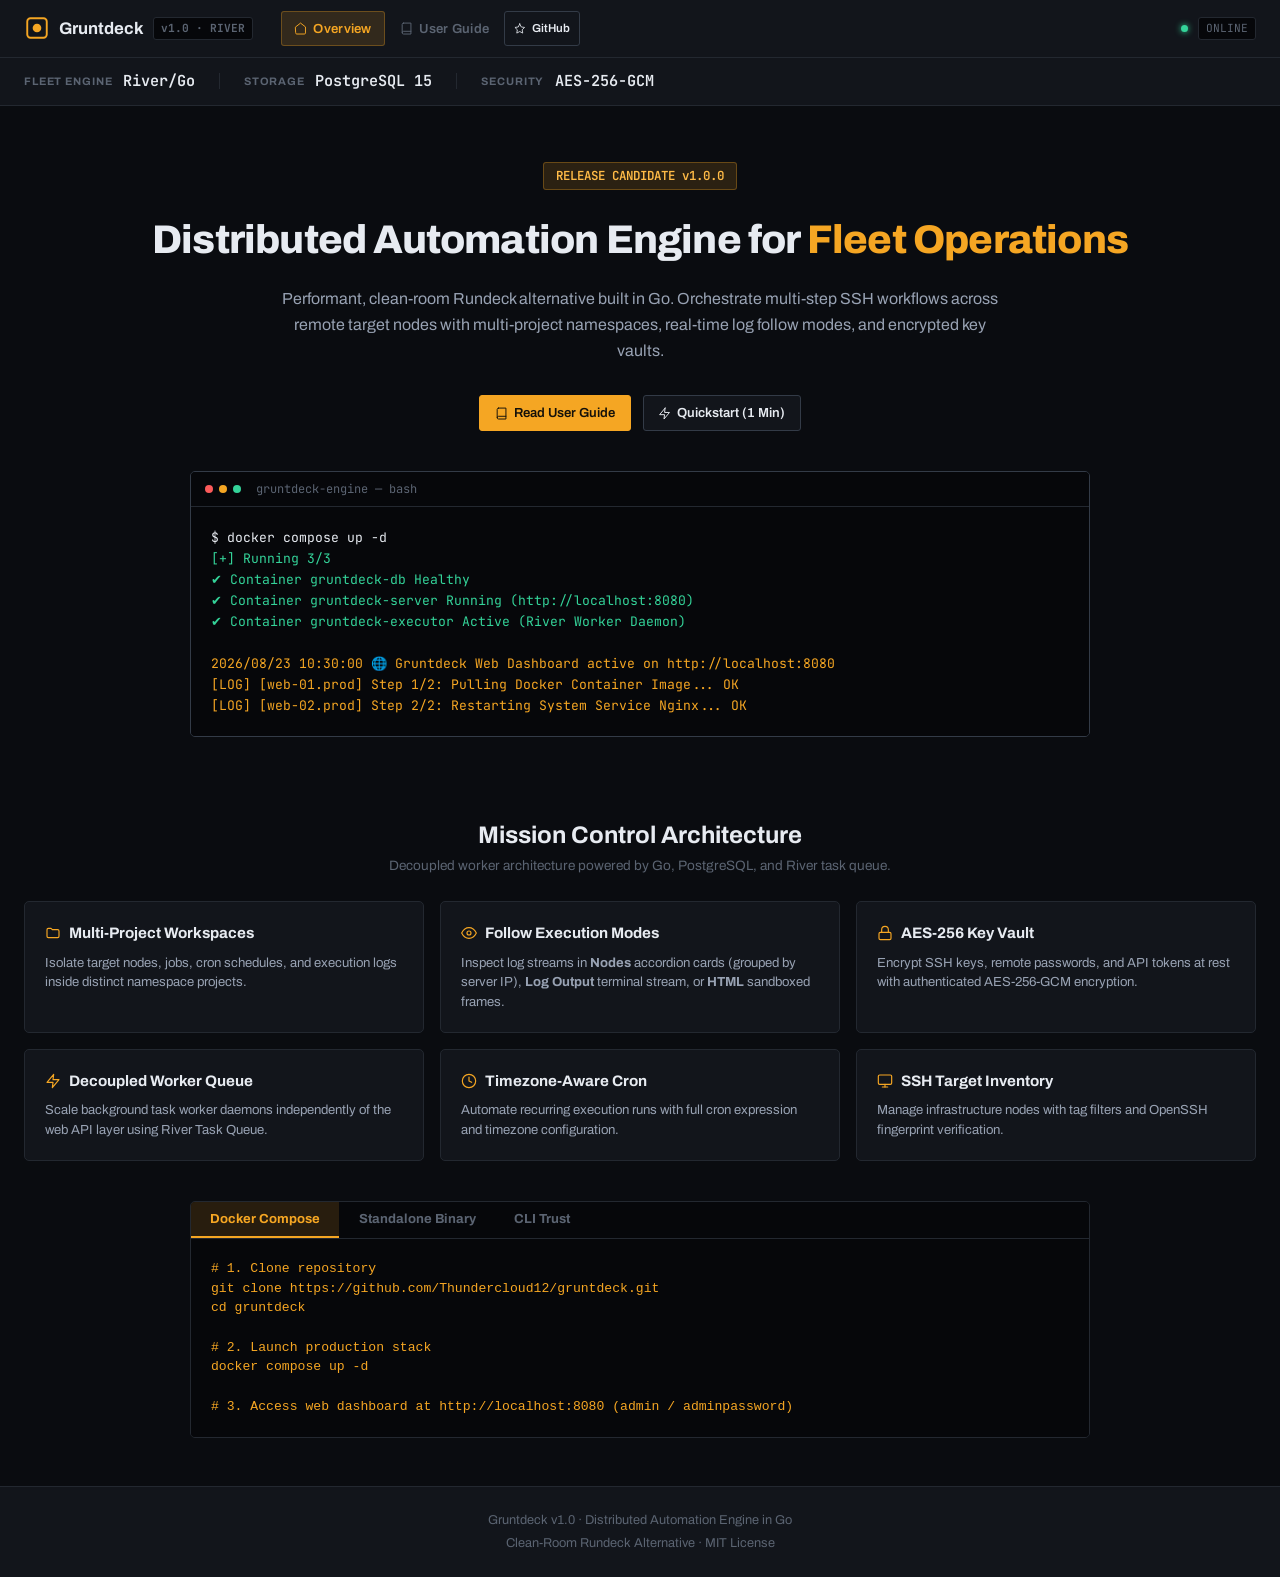
==== docs/index.html @ 45eca5b5 "docs: add project documentation, landing page, and styling assets" ====
<!DOCTYPE html>
<html lang="en">
<head>
  <meta charset="UTF-8">
  <meta name="viewport" content="width=device-width, initial-scale=1.0">
  <title>Gruntdeck — Distributed Automation Engine</title>
  <meta name="description" content="Clean-room Rundeck alternative built in Go. Multi-tenant workspaces, real-time node log streaming, AES-256 key vault, and River queue orchestration.">
  <link rel="stylesheet" href="style.css">
  <link rel="preconnect" href="https://fonts.googleapis.com">
  <link rel="preconnect" href="https://fonts.gstatic.com" crossorigin>
  <link href="https://fonts.googleapis.com/css2?family=JetBrains+Mono:wght@400;500;600;700&family=Archivo:wght@400;500;600;700;800&display=swap" rel="stylesheet">
</head>
<body>

  <!-- App Header - Mission Control Wall -->
  <header class="app-header">
    <a href="index.html" class="logo-container">
      <svg class="icon logo-mark" viewBox="0 0 24 24"><rect x="3" y="3" width="18" height="18" rx="3"/><circle cx="12" cy="12" r="4" fill="currentColor" stroke="none"/></svg>
      <span>Gruntdeck</span>
      <span class="version-badge">v1.0 · RIVER</span>
    </a>

    <nav class="nav-tabs">
      <a href="index.html" class="nav-tab active">
        <svg class="icon" viewBox="0 0 24 24"><path d="M3 9l9-7 9 7v11a2 2 0 0 1-2 2H5a2 2 0 0 1-2-2z"/></svg>
        Overview
      </a>
      <a href="guide.html" class="nav-tab">
        <svg class="icon" viewBox="0 0 24 24"><path d="M4 19.5A2.5 2.5 0 0 1 6.5 17H20"/><path d="M6.5 2H20v20H6.5A2.5 2.5 0 0 1 4 19.5v-15A2.5 2.5 0 0 1 6.5 2z"/></svg>
        User Guide
      </a>
      <a href="https://github.com/Thundercloud12/gruntdeck" target="_blank" class="btn btn-secondary btn-xs">
        <svg class="icon" viewBox="0 0 24 24"><polygon points="12 2 15.09 8.26 22 9.27 17 14.14 18.18 21.02 12 17.77 5.82 21.02 7 14.14 2 9.27 8.91 8.26 12 2"/></svg>
        GitHub
      </a>
    </nav>

    <div class="header-status">
      <span class="status-dot"></span>
      <span class="version-badge">ONLINE</span>
    </div>
  </header>

  <!-- Pinned Telemetry Strip -->
  <div class="telemetry-strip">
    <div class="telemetry-block">
      <span class="telemetry-label">Fleet Engine</span>
      <span class="telemetry-value">River/Go</span>
    </div>
    <div class="telemetry-divider"></div>
    <div class="telemetry-block">
      <span class="telemetry-label">Storage</span>
      <span class="telemetry-value">PostgreSQL 15</span>
    </div>
    <div class="telemetry-divider"></div>
    <div class="telemetry-block">
      <span class="telemetry-label">Security</span>
      <span class="telemetry-value">AES-256-GCM</span>
    </div>
  </div>

  <!-- Hero Section -->
  <main>
    <section class="hero-container">
      <div class="hero-pill-badge">
        <span>RELEASE CANDIDATE v1.0.0</span>
      </div>
      <h1 class="hero-heading">
        Distributed Automation Engine for <span>Fleet Operations</span>
      </h1>
      <p class="hero-subtext">
        Performant, clean-room Rundeck alternative built in Go. Orchestrate multi-step SSH workflows across remote target nodes with multi-project namespaces, real-time log follow modes, and encrypted key vaults.
      </p>

      <div class="hero-actions">
        <a href="guide.html" class="btn btn-primary">
          <svg class="icon" viewBox="0 0 24 24"><path d="M4 19.5A2.5 2.5 0 0 1 6.5 17H20"/><path d="M6.5 2H20v20H6.5A2.5 2.5 0 0 1 4 19.5v-15A2.5 2.5 0 0 1 6.5 2z"/></svg>
          Read User Guide
        </a>
        <a href="#quickstart" class="btn btn-secondary">
          <svg class="icon" viewBox="0 0 24 24"><polygon points="13 2 3 14 12 14 11 22 21 10 12 10 13 2"/></svg>
          Quickstart (1 Min)
        </a>
      </div>

      <!-- Instrument Terminal Window -->
      <div class="terminal-window">
        <div class="terminal-toolbar">
          <span class="terminal-dot red"></span>
          <span class="terminal-dot yellow"></span>
          <span class="terminal-dot green"></span>
          <span class="terminal-title-text">gruntdeck-engine — bash</span>
        </div>
        <div class="terminal-console-body">
          <span style="color: #e7ebf1;">$ docker compose up -d</span><br>
          <span style="color: #34d399;">[+] Running 3/3</span><br>
          <span style="color: #34d399;"> ✔ Container gruntdeck-db        Healthy</span><br>
          <span style="color: #34d399;"> ✔ Container gruntdeck-server    Running (http://localhost:8080)</span><br>
          <span style="color: #34d399;"> ✔ Container gruntdeck-executor  Active (River Worker Daemon)</span><br><br>
          <span style="color: #f5a623;">2026/08/23 10:30:00 🌐 Gruntdeck Web Dashboard active on http://localhost:8080</span><br>
          <span>[LOG] [web-01.prod] Step 1/2: Pulling Docker Container Image... OK</span><br>
          <span>[LOG] [web-02.prod] Step 2/2: Restarting System Service Nginx... OK</span>
        </div>
      </div>
    </section>

    <!-- Key Features Grid -->
    <section id="features" class="features-container">
      <div class="section-header-box">
        <h2>Mission Control Architecture</h2>
        <p>Decoupled worker architecture powered by Go, PostgreSQL, and River task queue.</p>
      </div>

      <div class="features-grid-layout">
        <div class="card-box">
          <div class="card-box-header">
            <svg class="icon" viewBox="0 0 24 24"><path d="M3 7a2 2 0 0 1 2-2h4l2 2h8a2 2 0 0 1 2 2v8a2 2 0 0 1-2 2H5a2 2 0 0 1-2-2V7z"/></svg>
            <h3>Multi-Project Workspaces</h3>
          </div>
          <p>Isolate target nodes, jobs, cron schedules, and execution logs inside distinct namespace projects.</p>
        </div>

        <div class="card-box">
          <div class="card-box-header">
            <svg class="icon" viewBox="0 0 24 24"><path d="M1 12s4-8 11-8 11 8 11 8-4 8-11 8-11-8-11-8z"/><circle cx="12" cy="12" r="3"/></svg>
            <h3>Follow Execution Modes</h3>
          </div>
          <p>Inspect log streams in <strong>Nodes</strong> accordion cards (grouped by server IP), <strong>Log Output</strong> terminal stream, or <strong>HTML</strong> sandboxed frames.</p>
        </div>

        <div class="card-box">
          <div class="card-box-header">
            <svg class="icon" viewBox="0 0 24 24"><rect x="3" y="11" width="18" height="11" rx="2" ry="2"/><path d="M7 11V7a5 5 0 0 1 10 0v4"/></svg>
            <h3>AES-256 Key Vault</h3>
          </div>
          <p>Encrypt SSH keys, remote passwords, and API tokens at rest with authenticated AES-256-GCM encryption.</p>
        </div>

        <div class="card-box">
          <div class="card-box-header">
            <svg class="icon" viewBox="0 0 24 24"><path d="M13 2L3 14h9l-1 8 10-12h-9l1-8z"/></svg>
            <h3>Decoupled Worker Queue</h3>
          </div>
          <p>Scale background task worker daemons independently of the web API layer using River Task Queue.</p>
        </div>

        <div class="card-box">
          <div class="card-box-header">
            <svg class="icon" viewBox="0 0 24 24"><circle cx="12" cy="12" r="10"/><polyline points="12 6 12 12 16 14"/></svg>
            <h3>Timezone-Aware Cron</h3>
          </div>
          <p>Automate recurring execution runs with full cron expression and timezone configuration.</p>
        </div>

        <div class="card-box">
          <div class="card-box-header">
            <svg class="icon" viewBox="0 0 24 24"><rect x="2" y="3" width="20" height="14" rx="2" ry="2"/><line x1="8" y1="21" x2="16" y2="21"/><line x1="12" y1="17" x2="12" y2="21"/></svg>
            <h3>SSH Target Inventory</h3>
          </div>
          <p>Manage infrastructure nodes with tag filters and OpenSSH fingerprint verification.</p>
        </div>
      </div>
    </section>

    <!-- Quickstart Box -->
    <section id="quickstart" class="quickstart-box">
      <div class="quickstart-header-tabs">
        <button class="qs-tab-btn active" onclick="switchTab(this, 'qs-docker')">Docker Compose</button>
        <button class="qs-tab-btn" onclick="switchTab(this, 'qs-binary')">Standalone Binary</button>
        <button class="qs-tab-btn" onclick="switchTab(this, 'qs-cli')">CLI Trust</button>
      </div>

      <div id="qs-docker" class="qs-tab-panel active">
        <pre><code># 1. Clone repository
git clone https://github.com/Thundercloud12/gruntdeck.git
cd gruntdeck

# 2. Launch production stack
docker compose up -d

# 3. Access web dashboard at http://localhost:8080 (admin / adminpassword)</code></pre>
      </div>

      <div id="qs-binary" class="qs-tab-panel">
        <pre><code># 1. Set environment variables
export DATABASE_URL="postgres://postgres:postgres@localhost:5432/gruntdeck?sslmode=disable"
export GRUNTDECK_MASTER_KEY="01234567890123456789012345678901"

# 2. Launch server & worker daemon
./server &
./executor &</code></pre>
      </div>

      <div id="qs-cli" class="qs-tab-panel">
        <pre><code># Trust target node SSH fingerprint
./gruntdeck trust 192.168.1.100

# Run ad-hoc job execution
./producer system-health-check</code></pre>
      </div>
    </section>
  </main>

  <!-- Footer -->
  <footer class="app-footer">
    <p>Gruntdeck v1.0 · Distributed Automation Engine in Go</p>
    <p style="margin-top: 0.25rem;">Clean-Room Rundeck Alternative · MIT License</p>
  </footer>

  <script>
    function switchTab(btn, tabId) {
      document.querySelectorAll('.qs-tab-btn').forEach(b => b.classList.remove('active'));
      document.querySelectorAll('.qs-tab-panel').forEach(p => p.classList.remove('active'));
      btn.classList.add('active');
      document.getElementById(tabId).classList.add('active');
    }
  </script>
</body>
</html>
---- docs/style.css ----
:root {
  /* Ground */
  --bg-void: #0a0c10;
  --bg-panel: #12151b;
  --bg-panel-raised: #181c24;
  --bg-inset: #06070a;
  --border: #232830;
  --border-strong: #333b47;

  /* Text */
  --text-primary: #e7ebf1;
  --text-secondary: #98a2b3;
  --text-tertiary: #5b6472;

  /* Amber Lamp Accent */
  --accent: #f5a623;
  --accent-dim: rgba(245, 166, 35, 0.14);
  --accent-strong: #ffbb47;

  /* Status Lamps */
  --status-running: #f5a623;
  --status-success: #34d399;
  --status-danger: #fb5a5a;
  --status-idle: #5b6472;

  --radius-sm: 3px;
  --radius-md: 5px;

  --font-ui: 'Archivo', system-ui, -apple-system, sans-serif;
  --font-mono: 'JetBrains Mono', ui-monospace, monospace;
}

* {
  box-sizing: border-box;
  margin: 0;
  padding: 0;
}

body {
  background-color: var(--bg-void);
  color: var(--text-primary);
  font-family: var(--font-ui);
  min-height: 100vh;
  display: flex;
  flex-direction: column;
  line-height: 1.5;
  font-feature-settings: "tnum" 1;
}

::selection {
  background: var(--accent);
  color: var(--bg-void);
}

/* SVG Line Icons */
.icon {
  width: 1em;
  height: 1em;
  stroke: currentColor;
  fill: none;
  stroke-width: 1.75;
  stroke-linecap: round;
  stroke-linejoin: round;
  vertical-align: -0.15em;
  flex-shrink: 0;
}

/* Header */
.app-header {
  background-color: var(--bg-panel);
  border-bottom: 1px solid var(--border);
  padding: 0.7rem 1.5rem;
  display: flex;
  align-items: center;
  gap: 1.25rem;
  position: sticky;
  top: 0;
  z-index: 100;
}

.logo-container {
  display: flex;
  align-items: center;
  gap: 0.55rem;
  font-weight: 700;
  font-size: 1.05rem;
  color: var(--text-primary);
  text-decoration: none;
}

.logo-mark {
  width: 26px;
  height: 26px;
  color: var(--accent);
}

.version-badge {
  font-size: 0.7rem;
  background: var(--bg-inset);
  color: var(--text-tertiary);
  padding: 0.15rem 0.45rem;
  border-radius: var(--radius-sm);
  border: 1px solid var(--border);
  font-family: var(--font-mono);
}

.nav-tabs {
  display: flex;
  gap: 0.15rem;
  margin-left: 0.5rem;
}

.nav-tab {
  display: inline-flex;
  align-items: center;
  gap: 0.4rem;
  background: transparent;
  border: 1px solid transparent;
  color: var(--text-tertiary);
  padding: 0.4rem 0.75rem;
  font-size: 0.82rem;
  font-weight: 600;
  font-family: var(--font-ui);
  letter-spacing: 0.02em;
  cursor: pointer;
  border-radius: var(--radius-sm);
  text-decoration: none;
  transition: all 0.12s ease;
}

.nav-tab:hover {
  color: var(--text-primary);
  background-color: var(--bg-panel-raised);
}

.nav-tab.active {
  color: var(--accent);
  background-color: var(--accent-dim);
  border-color: rgba(245, 166, 35, 0.3);
}

.header-status {
  margin-left: auto;
  display: flex;
  align-items: center;
  gap: 0.6rem;
}

.status-dot {
  width: 7px;
  height: 7px;
  border-radius: 50%;
  background-color: var(--status-success);
  box-shadow: 0 0 6px var(--status-success);
}

/* Telemetry Pinned Strip */
.telemetry-strip {
  background-color: var(--bg-panel);
  border-bottom: 1px solid var(--border);
  padding: 0.75rem 1.5rem;
  display: flex;
  align-items: center;
  gap: 1.5rem;
}

.telemetry-block {
  display: flex;
  align-items: center;
  gap: 0.65rem;
}

.telemetry-label {
  font-size: 0.68rem;
  font-weight: 700;
  letter-spacing: 0.08em;
  color: var(--text-tertiary);
  text-transform: uppercase;
}

.telemetry-value {
  font-family: var(--font-mono);
  font-size: 0.95rem;
  font-weight: 600;
  color: var(--text-primary);
}

.telemetry-divider {
  width: 1px;
  height: 16px;
  background-color: var(--border);
}

/* Hero Section */
.hero-container {
  max-width: 1280px;
  width: 100%;
  margin: 0 auto;
  padding: 3.5rem 1.5rem 2.5rem;
  text-align: center;
}

.hero-pill-badge {
  display: inline-flex;
  align-items: center;
  gap: 0.4rem;
  background-color: var(--accent-dim);
  color: var(--accent-strong);
  border: 1px solid rgba(245, 166, 35, 0.3);
  padding: 0.25rem 0.75rem;
  border-radius: var(--radius-sm);
  font-size: 0.78rem;
  font-weight: 600;
  font-family: var(--font-mono);
  margin-bottom: 1.25rem;
}

.hero-heading {
  font-size: 2.5rem;
  font-weight: 800;
  letter-spacing: -0.02em;
  margin-bottom: 1rem;
  color: var(--text-primary);
}

.hero-heading span {
  color: var(--accent);
}

.hero-subtext {
  font-size: 1rem;
  color: var(--text-secondary);
  max-width: 720px;
  margin: 0 auto 2rem;
  line-height: 1.6;
}

.hero-actions {
  display: flex;
  align-items: center;
  justify-content: center;
  gap: 0.75rem;
  margin-bottom: 2.5rem;
}

/* Buttons */
.btn {
  padding: 0.45rem 0.9rem;
  border-radius: var(--radius-sm);
  font-size: 0.82rem;
  font-weight: 600;
  font-family: var(--font-ui);
  cursor: pointer;
  border: 1px solid transparent;
  transition: all 0.12s ease;
  display: inline-flex;
  align-items: center;
  gap: 0.4rem;
  text-decoration: none;
}

.btn-primary {
  background-color: var(--accent);
  color: #14110a;
  border-color: var(--accent);
}

.btn-primary:hover {
  background-color: var(--accent-strong);
  border-color: var(--accent-strong);
}

.btn-secondary {
  background-color: var(--bg-panel);
  color: var(--text-primary);
  border: 1px solid var(--border-strong);
}

.btn-secondary:hover {
  background-color: var(--bg-panel-raised);
}

.btn-xs {
  padding: 0.25rem 0.55rem;
  font-size: 0.72rem;
  border-radius: var(--radius-sm);
}

/* Instrument Terminal Frame */
.terminal-window {
  background-color: var(--bg-panel);
  border: 1px solid var(--border-strong);
  border-radius: var(--radius-md);
  max-width: 900px;
  margin: 0 auto;
  overflow: hidden;
  text-align: left;
}

.terminal-toolbar {
  background-color: var(--bg-inset);
  padding: 0.5rem 0.85rem;
  display: flex;
  align-items: center;
  gap: 0.4rem;
  border-bottom: 1px solid var(--border);
}

.terminal-dot {
  width: 8px;
  height: 8px;
  border-radius: 50%;
}
.terminal-dot.red { background-color: var(--status-danger); }
.terminal-dot.yellow { background-color: var(--status-running); }
.terminal-dot.green { background-color: var(--status-success); }

.terminal-title-text {
  font-size: 0.75rem;
  color: var(--text-tertiary);
  font-family: var(--font-mono);
  margin-left: 0.5rem;
}

.terminal-console-body {
  background-color: var(--bg-inset);
  padding: 1.25rem;
  font-family: var(--font-mono);
  font-size: 0.82rem;
  color: var(--accent);
  line-height: 1.6;
}

/* Feature Panel Cards Grid */
.features-container {
  max-width: 1280px;
  width: 100%;
  margin: 0 auto;
  padding: 2.5rem 1.5rem;
}

.section-header-box {
  margin-bottom: 1.5rem;
  text-align: center;
}

.section-header-box h2 {
  font-size: 1.5rem;
  font-weight: 700;
}

.section-header-box p {
  font-size: 0.85rem;
  color: var(--text-tertiary);
  margin-top: 0.2rem;
}

.features-grid-layout {
  display: grid;
  grid-template-columns: repeat(auto-fit, minmax(340px, 1fr));
  gap: 1rem;
}

.card-box {
  background-color: var(--bg-panel);
  border: 1px solid var(--border);
  border-radius: var(--radius-md);
  padding: 1.25rem;
}

.card-box-header {
  display: flex;
  align-items: center;
  gap: 0.5rem;
  margin-bottom: 0.5rem;
  color: var(--accent);
}

.card-box h3 {
  font-size: 0.95rem;
  font-weight: 700;
  color: var(--text-primary);
}

.card-box p {
  font-size: 0.82rem;
  color: var(--text-secondary);
}

/* Quickstart Panel */
.quickstart-box {
  max-width: 900px;
  width: 100%;
  margin: 0 auto 3rem;
  background-color: var(--bg-panel);
  border: 1px solid var(--border);
  border-radius: var(--radius-md);
  overflow: hidden;
}

.quickstart-header-tabs {
  display: flex;
  background-color: var(--bg-inset);
  border-bottom: 1px solid var(--border);
}

.qs-tab-btn {
  padding: 0.6rem 1.2rem;
  background: transparent;
  border: none;
  border-bottom: 2px solid transparent;
  color: var(--text-tertiary);
  font-size: 0.82rem;
  font-weight: 700;
  font-family: var(--font-ui);
  cursor: pointer;
}

.qs-tab-btn.active {
  color: var(--accent);
  border-bottom-color: var(--accent);
  background-color: var(--accent-dim);
}

.qs-tab-panel {
  padding: 1.25rem;
  display: none;
  background-color: var(--bg-inset);
  font-family: var(--font-mono);
  font-size: 0.82rem;
  color: var(--accent);
}

.qs-tab-panel.active {
  display: block;
}

/* User Guide Layout */
.guide-main-layout {
  max-width: 1280px;
  width: 100%;
  margin: 1.5rem auto;
  padding: 0 1.5rem;
  display: grid;
  grid-template-columns: 240px 1fr;
  gap: 1.5rem;
}

.guide-sidebar {
  background-color: var(--bg-panel);
  border: 1px solid var(--border);
  border-radius: var(--radius-md);
  padding: 1rem;
  position: sticky;
  top: 4.5rem;
  height: fit-content;
}

.guide-sidebar-group {
  margin-bottom: 1.25rem;
}

.guide-sidebar-title {
  font-size: 0.68rem;
  text-transform: uppercase;
  color: var(--text-tertiary);
  font-weight: 700;
  letter-spacing: 0.06em;
  margin-bottom: 0.4rem;
}

.guide-sidebar-link {
  display: block;
  padding: 0.35rem 0.6rem;
  color: var(--text-secondary);
  text-decoration: none;
  font-size: 0.82rem;
  border-radius: var(--radius-sm);
  margin-bottom: 0.2rem;
}

.guide-sidebar-link:hover, .guide-sidebar-link.active {
  color: var(--accent);
  background-color: var(--accent-dim);
  font-weight: 600;
}

.guide-content-area section {
  background-color: var(--bg-panel);
  border: 1px solid var(--border);
  border-radius: var(--radius-md);
  padding: 1.25rem 1.5rem;
  margin-bottom: 1.25rem;
}

.guide-content-area h1 {
  font-size: 1.6rem;
  margin-bottom: 0.5rem;
}

.guide-content-area h2 {
  font-size: 1.15rem;
  margin-top: 1.25rem;
  margin-bottom: 0.5rem;
  color: var(--text-primary);
  border-bottom: 1px solid var(--border);
  padding-bottom: 0.3rem;
}

.guide-content-area p {
  color: var(--text-secondary);
  font-size: 0.85rem;
  margin-bottom: 0.75rem;
}

.guide-code-box {
  background-color: var(--bg-inset);
  border: 1px solid var(--border);
  border-radius: var(--radius-sm);
  padding: 1rem;
  font-family: var(--font-mono);
  font-size: 0.82rem;
  color: var(--accent);
  margin: 0.75rem 0;
  white-space: pre-wrap;
}

/* Badges */
.badge {
  display: inline-flex;
  align-items: center;
  gap: 0.3rem;
  padding: 0.18rem 0.45rem;
  border-radius: var(--radius-sm);
  font-size: 0.72rem;
  font-weight: 600;
  font-family: var(--font-mono);
}

.badge-mono {
  background-color: var(--bg-inset);
  border: 1px solid var(--border);
  color: var(--text-tertiary);
}

/* Footer */
.app-footer {
  background-color: var(--bg-panel);
  border-top: 1px solid var(--border);
  padding: 1.5rem;
  text-align: center;
  font-size: 0.8rem;
  color: var(--text-tertiary);
  margin-top: auto;
}
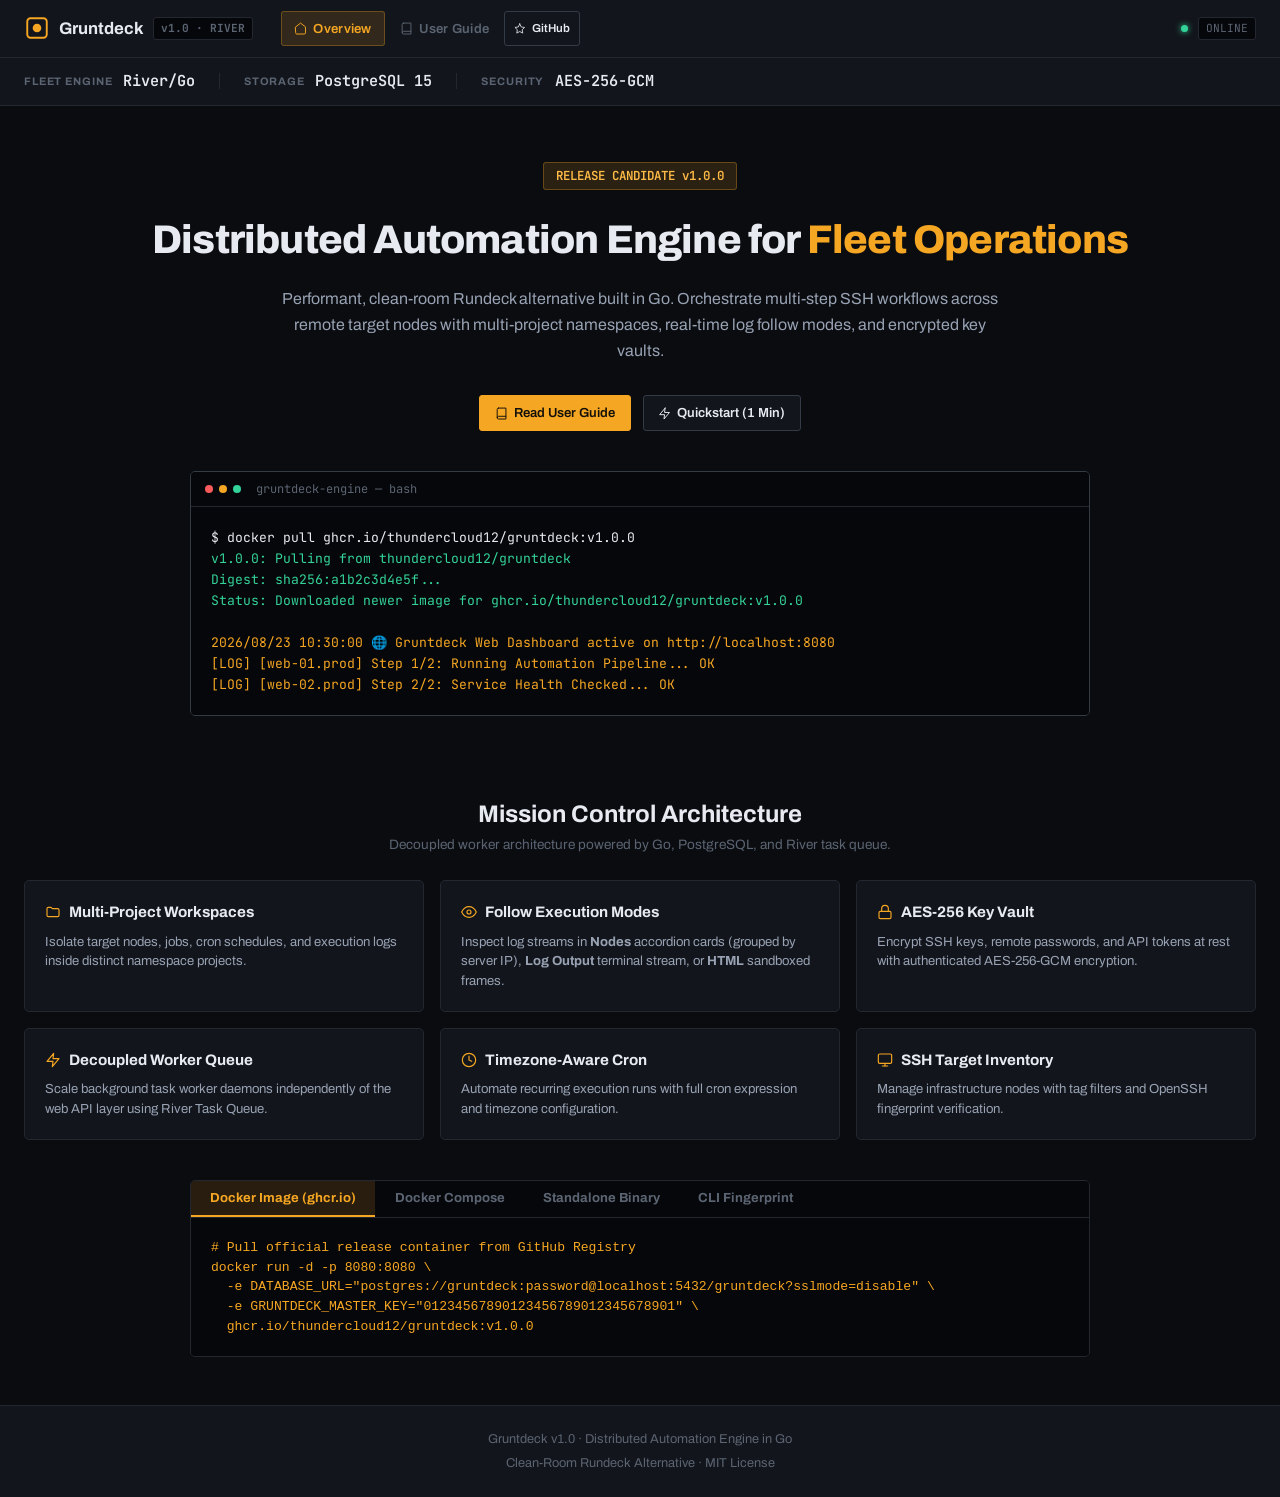
==== commit 54ab3927: "docs: add Docker Container Registry (ghcr.io) and binary release quickstart steps" ====
--- a/docs/index.html
+++ b/docs/index.html
@@ -92,14 +92,13 @@
           <span class="terminal-title-text">gruntdeck-engine — bash</span>
         </div>
         <div class="terminal-console-body">
-          <span style="color: #e7ebf1;">$ docker compose up -d</span><br>
-          <span style="color: #34d399;">[+] Running 3/3</span><br>
-          <span style="color: #34d399;"> ✔ Container gruntdeck-db        Healthy</span><br>
-          <span style="color: #34d399;"> ✔ Container gruntdeck-server    Running (http://localhost:8080)</span><br>
-          <span style="color: #34d399;"> ✔ Container gruntdeck-executor  Active (River Worker Daemon)</span><br><br>
+          <span style="color: #e7ebf1;">$ docker pull ghcr.io/thundercloud12/gruntdeck:v1.0.0</span><br>
+          <span style="color: #34d399;">v1.0.0: Pulling from thundercloud12/gruntdeck</span><br>
+          <span style="color: #34d399;">Digest: sha256:a1b2c3d4e5f...</span><br>
+          <span style="color: #34d399;">Status: Downloaded newer image for ghcr.io/thundercloud12/gruntdeck:v1.0.0</span><br><br>
           <span style="color: #f5a623;">2026/08/23 10:30:00 🌐 Gruntdeck Web Dashboard active on http://localhost:8080</span><br>
-          <span>[LOG] [web-01.prod] Step 1/2: Pulling Docker Container Image... OK</span><br>
-          <span>[LOG] [web-02.prod] Step 2/2: Restarting System Service Nginx... OK</span>
+          <span>[LOG] [web-01.prod] Step 1/2: Running Automation Pipeline... OK</span><br>
+          <span>[LOG] [web-02.prod] Step 2/2: Service Health Checked... OK</span>
         </div>
       </div>
     </section>
@@ -165,30 +164,35 @@
     <!-- Quickstart Box -->
     <section id="quickstart" class="quickstart-box">
       <div class="quickstart-header-tabs">
-        <button class="qs-tab-btn active" onclick="switchTab(this, 'qs-docker')">Docker Compose</button>
+        <button class="qs-tab-btn active" onclick="switchTab(this, 'qs-ghcr')">Docker Image (ghcr.io)</button>
+        <button class="qs-tab-btn" onclick="switchTab(this, 'qs-docker')">Docker Compose</button>
         <button class="qs-tab-btn" onclick="switchTab(this, 'qs-binary')">Standalone Binary</button>
-        <button class="qs-tab-btn" onclick="switchTab(this, 'qs-cli')">CLI Trust</button>
-      </div>
-
-      <div id="qs-docker" class="qs-tab-panel active">
-        <pre><code># 1. Clone repository
+        <button class="qs-tab-btn" onclick="switchTab(this, 'qs-cli')">CLI Fingerprint</button>
+      </div>
+
+      <div id="qs-ghcr" class="qs-tab-panel active">
+        <pre><code># Pull official release container from GitHub Registry
+docker run -d -p 8080:8080 \
+  -e DATABASE_URL="postgres://gruntdeck:password@localhost:5432/gruntdeck?sslmode=disable" \
+  -e GRUNTDECK_MASTER_KEY="01234567890123456789012345678901" \
+  ghcr.io/thundercloud12/gruntdeck:v1.0.0</code></pre>
+      </div>
+
+      <div id="qs-docker" class="qs-tab-panel">
+        <pre><code># Clone repo & launch production stack
 git clone https://github.com/Thundercloud12/gruntdeck.git
 cd gruntdeck
-
-# 2. Launch production stack
 docker compose up -d
 
-# 3. Access web dashboard at http://localhost:8080 (admin / adminpassword)</code></pre>
+# Open web dashboard at http://localhost:8080 (admin / adminpassword)</code></pre>
       </div>
 
       <div id="qs-binary" class="qs-tab-panel">
-        <pre><code># 1. Set environment variables
-export DATABASE_URL="postgres://postgres:postgres@localhost:5432/gruntdeck?sslmode=disable"
-export GRUNTDECK_MASTER_KEY="01234567890123456789012345678901"
-
-# 2. Launch server & worker daemon
-./server &
-./executor &</code></pre>
+        <pre><code># Download pre-compiled binary release
+curl -L -O https://github.com/Thundercloud12/gruntdeck/releases/download/v1.0.0/gruntdeck-server-v1.0.0-linux-amd64
+chmod +x gruntdeck-server-v1.0.0-linux-amd64
+
+./gruntdeck-server-v1.0.0-linux-amd64</code></pre>
       </div>
 
       <div id="qs-cli" class="qs-tab-panel">
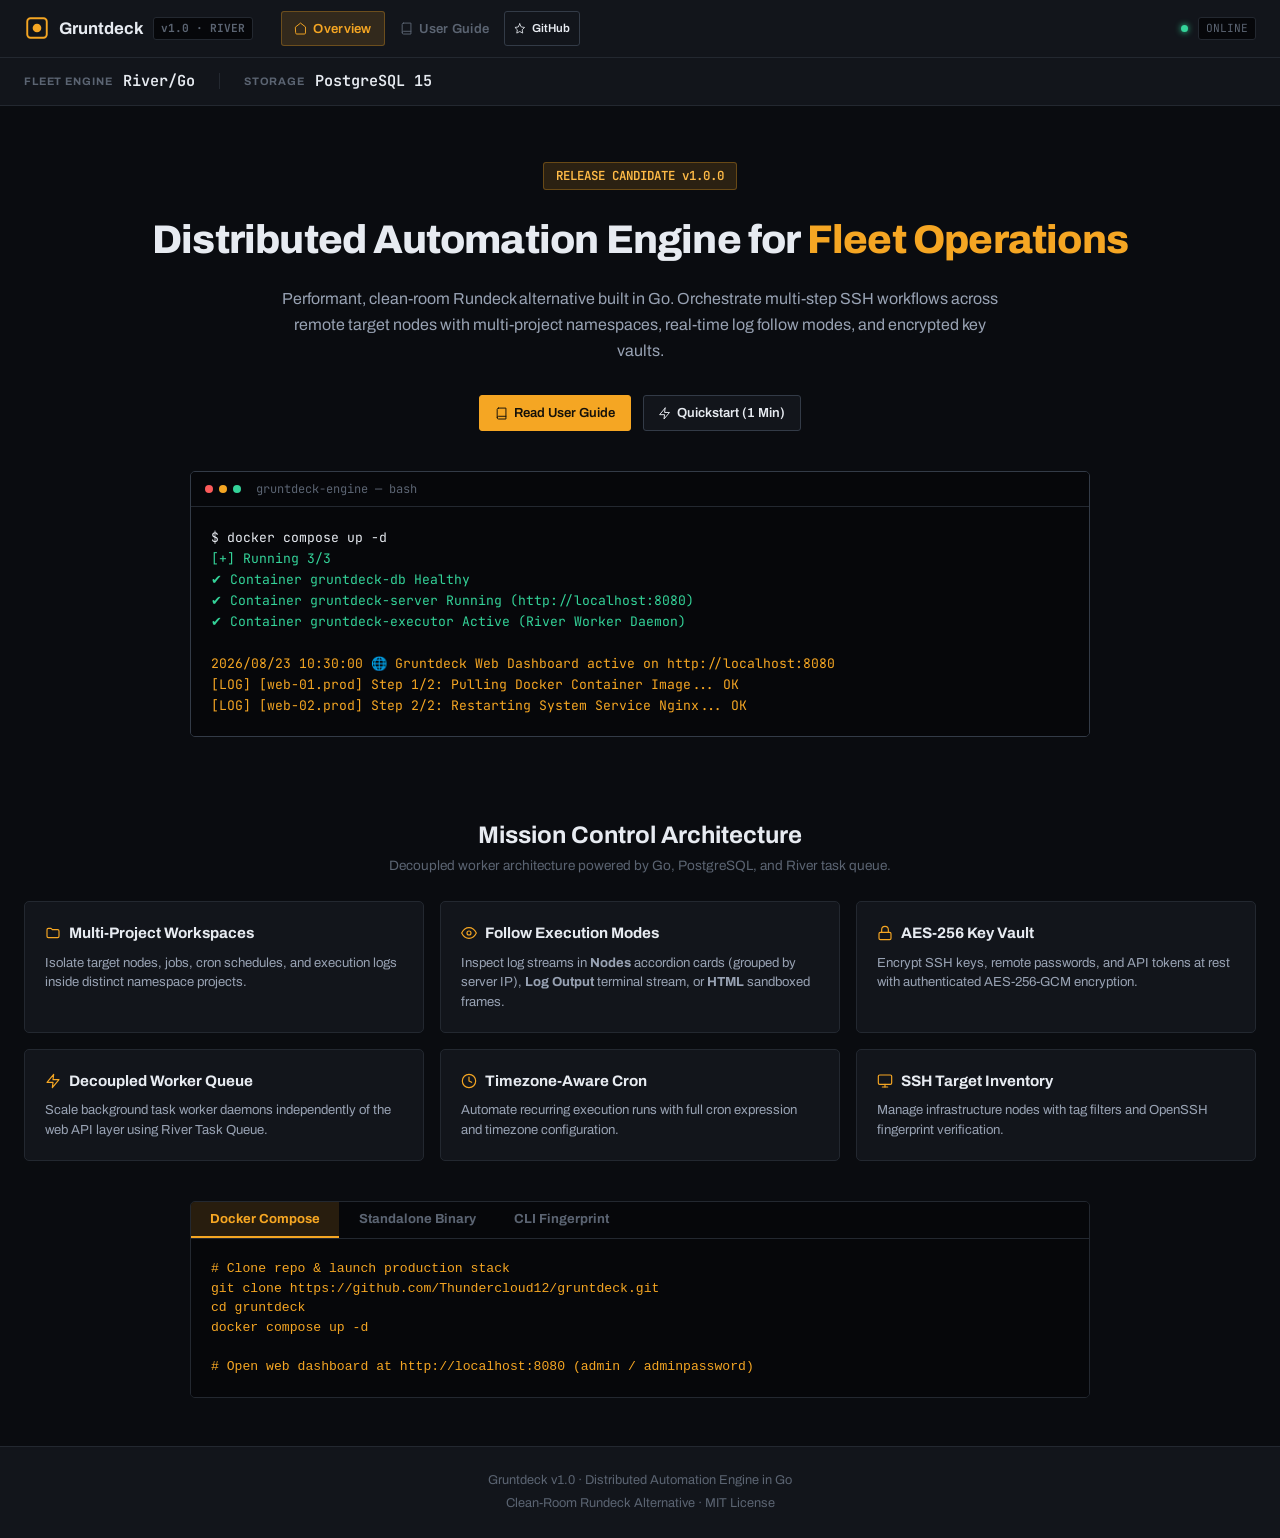
==== commit 353d5415: "docs: remove security telemetry and update quickstart documentation to prioritize Docker Compose wor" ====
--- a/docs/index.html
+++ b/docs/index.html
@@ -52,11 +52,6 @@
       <span class="telemetry-label">Storage</span>
       <span class="telemetry-value">PostgreSQL 15</span>
     </div>
-    <div class="telemetry-divider"></div>
-    <div class="telemetry-block">
-      <span class="telemetry-label">Security</span>
-      <span class="telemetry-value">AES-256-GCM</span>
-    </div>
   </div>
 
   <!-- Hero Section -->
@@ -92,13 +87,14 @@
           <span class="terminal-title-text">gruntdeck-engine — bash</span>
         </div>
         <div class="terminal-console-body">
-          <span style="color: #e7ebf1;">$ docker pull ghcr.io/thundercloud12/gruntdeck:v1.0.0</span><br>
-          <span style="color: #34d399;">v1.0.0: Pulling from thundercloud12/gruntdeck</span><br>
-          <span style="color: #34d399;">Digest: sha256:a1b2c3d4e5f...</span><br>
-          <span style="color: #34d399;">Status: Downloaded newer image for ghcr.io/thundercloud12/gruntdeck:v1.0.0</span><br><br>
+          <span style="color: #e7ebf1;">$ docker compose up -d</span><br>
+          <span style="color: #34d399;">[+] Running 3/3</span><br>
+          <span style="color: #34d399;"> ✔ Container gruntdeck-db        Healthy</span><br>
+          <span style="color: #34d399;"> ✔ Container gruntdeck-server    Running (http://localhost:8080)</span><br>
+          <span style="color: #34d399;"> ✔ Container gruntdeck-executor  Active (River Worker Daemon)</span><br><br>
           <span style="color: #f5a623;">2026/08/23 10:30:00 🌐 Gruntdeck Web Dashboard active on http://localhost:8080</span><br>
-          <span>[LOG] [web-01.prod] Step 1/2: Running Automation Pipeline... OK</span><br>
-          <span>[LOG] [web-02.prod] Step 2/2: Service Health Checked... OK</span>
+          <span>[LOG] [web-01.prod] Step 1/2: Pulling Docker Container Image... OK</span><br>
+          <span>[LOG] [web-02.prod] Step 2/2: Restarting System Service Nginx... OK</span>
         </div>
       </div>
     </section>
@@ -164,21 +160,12 @@
     <!-- Quickstart Box -->
     <section id="quickstart" class="quickstart-box">
       <div class="quickstart-header-tabs">
-        <button class="qs-tab-btn active" onclick="switchTab(this, 'qs-ghcr')">Docker Image (ghcr.io)</button>
-        <button class="qs-tab-btn" onclick="switchTab(this, 'qs-docker')">Docker Compose</button>
+        <button class="qs-tab-btn active" onclick="switchTab(this, 'qs-docker')">Docker Compose</button>
         <button class="qs-tab-btn" onclick="switchTab(this, 'qs-binary')">Standalone Binary</button>
         <button class="qs-tab-btn" onclick="switchTab(this, 'qs-cli')">CLI Fingerprint</button>
       </div>
 
-      <div id="qs-ghcr" class="qs-tab-panel active">
-        <pre><code># Pull official release container from GitHub Registry
-docker run -d -p 8080:8080 \
-  -e DATABASE_URL="postgres://gruntdeck:password@localhost:5432/gruntdeck?sslmode=disable" \
-  -e GRUNTDECK_MASTER_KEY="01234567890123456789012345678901" \
-  ghcr.io/thundercloud12/gruntdeck:v1.0.0</code></pre>
-      </div>
-
-      <div id="qs-docker" class="qs-tab-panel">
+      <div id="qs-docker" class="qs-tab-panel active">
         <pre><code># Clone repo & launch production stack
 git clone https://github.com/Thundercloud12/gruntdeck.git
 cd gruntdeck
